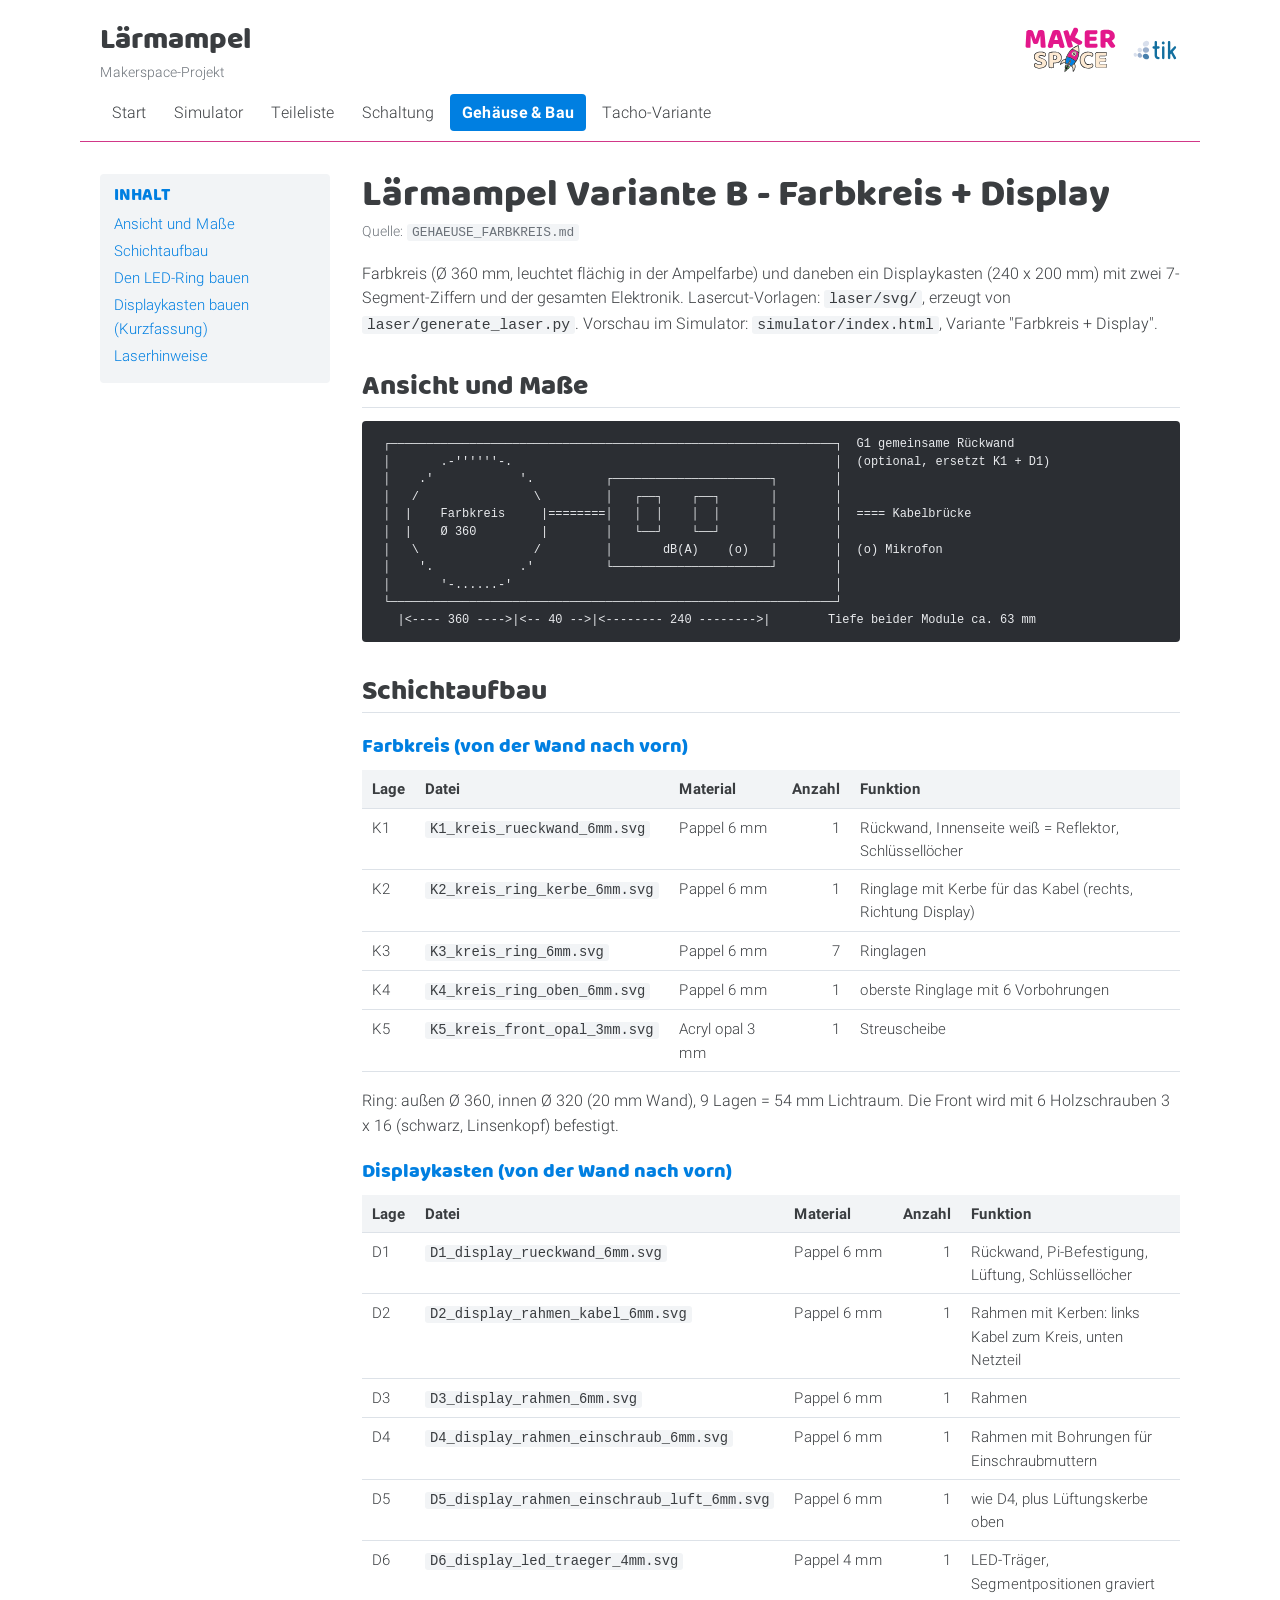
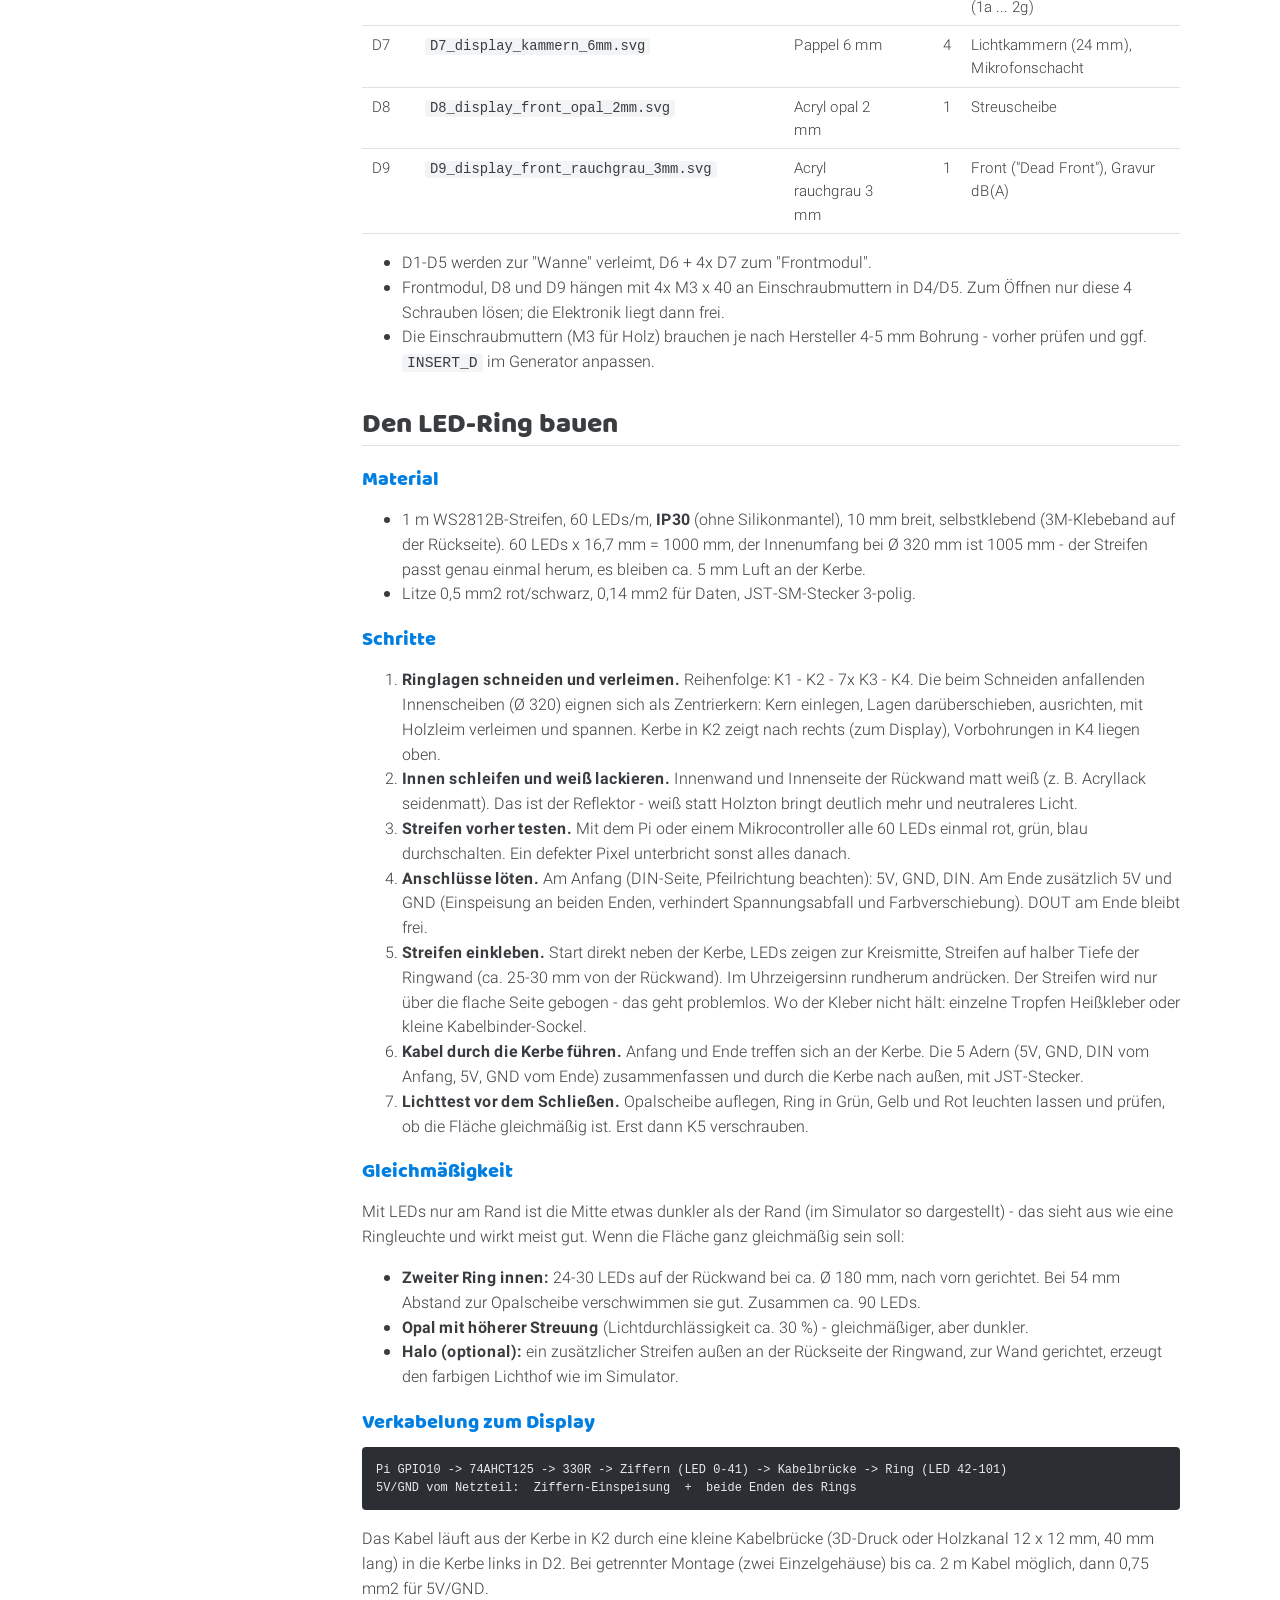
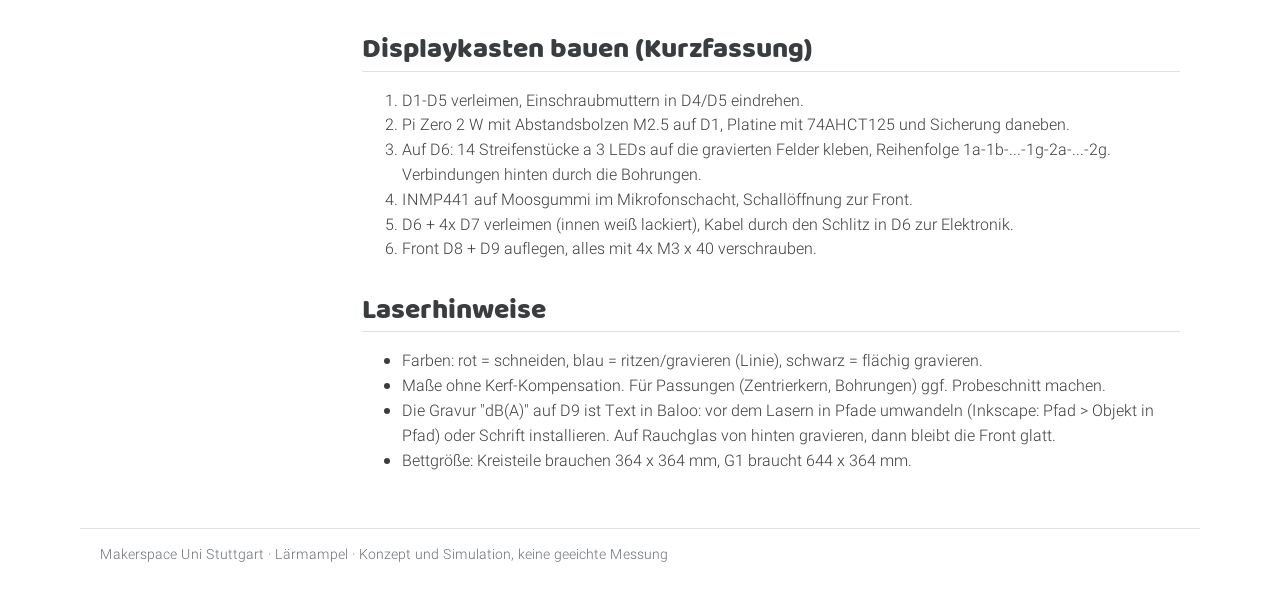
==== docs/gehaeuse.html @ 0e3f60d9 "feat(site): GitHub-Pages-Seite in docs/ tools/build_site.py erzeugt Startseite, Dokumentseiten aus M" ====
<!doctype html>
<html lang="de">
<head>
<meta charset="utf-8">
<meta name="viewport" content="width=device-width, initial-scale=1">
<title>Lärmampel Variante B - Farbkreis + Display - Lärmampel</title>
<meta name="description" content="Lärmampel - ein Makerspace-Projekt">
<link rel="stylesheet" href="assets/site.css">
<link rel="icon" href="assets/logos/spacie-green.svg">
</head>
<body>
<header class="top">
  <div class="brand">
    <a href="index.html" class="name">Lärmampel</a>
    <span class="sub">Makerspace-Projekt</span>
  </div>
  <div class="logos">
    <img src="assets/logos/Makerspace.svg" alt="Makerspace Uni Stuttgart">
    <img class="tik" src="assets/logos/tik-logo.svg" alt="TIK">
  </div>
</header>
<nav class="main"><a href="index.html">Start</a><a href="simulator/index.html">Simulator</a><a href="teileliste.html">Teileliste</a><a href="schaltung.html">Schaltung</a><a href="gehaeuse.html" class="on">Gehäuse & Bau</a><a href="tacho.html">Tacho-Variante</a></nav>
<div class="titleline"></div>
<main>
<div class="doclayout"><aside class="toc"><h2>Inhalt</h2><ul><li><a href="#ansicht-und-masse">Ansicht und Maße</a></li><li><a href="#schichtaufbau">Schichtaufbau</a></li><li><a href="#den-led-ring-bauen">Den LED-Ring bauen</a></li><li><a href="#displaykasten-bauen-kurzfassung">Displaykasten bauen (Kurzfassung)</a></li><li><a href="#laserhinweise">Laserhinweise</a></li></ul></aside><article class="doc"><h1>Lärmampel Variante B - Farbkreis + Display</h1><p class="srcnote">Quelle: <code>GEHAEUSE_FARBKREIS.md</code></p><p>Farbkreis (Ø 360 mm, leuchtet flächig in der Ampelfarbe) und daneben ein Displaykasten (240 x 200 mm) mit zwei 7-Segment-Ziffern und der gesamten Elektronik. Lasercut-Vorlagen: <code>laser/svg/</code>, erzeugt von <code>laser/generate_laser.py</code>. Vorschau im Simulator: <code>simulator/index.html</code>, Variante "Farbkreis + Display".</p>
<h2 id="ansicht-und-masse">Ansicht und Maße</h2>
<pre><code> ┌──────────────────────────────────────────────────────────────┐  G1 gemeinsame Rückwand
 │       .-&#x27;&#x27;&#x27;&#x27;&#x27;&#x27;-.                                             │  (optional, ersetzt K1 + D1)
 │    .&#x27;            &#x27;.          ┌──────────────────────┐        │
 │   /                \         │   ┌──┐    ┌──┐       │        │
 │  |    Farbkreis     |========│   │  │    │  │       │        │  ==== Kabelbrücke
 │  |    Ø 360         |        │   └──┘    └──┘       │        │
 │   \                /         │       dB(A)    (o)   │        │  (o) Mikrofon
 │    &#x27;.            .&#x27;          └──────────────────────┘        │
 │       &#x27;-......-&#x27;                                             │
 └──────────────────────────────────────────────────────────────┘
   |&lt;---- 360 ----&gt;|&lt;-- 40 --&gt;|&lt;-------- 240 --------&gt;|        Tiefe beider Module ca. 63 mm</code></pre>
<h2 id="schichtaufbau">Schichtaufbau</h2>
<h3 id="farbkreis-von-der-wand-nach-vorn">Farbkreis (von der Wand nach vorn)</h3>
<div class="table-wrap"><table><thead><tr><th style="text-align:left">Lage</th><th style="text-align:left">Datei</th><th style="text-align:left">Material</th><th style="text-align:right">Anzahl</th><th style="text-align:left">Funktion</th></tr></thead><tbody><tr><td style="text-align:left">K1</td><td style="text-align:left"><code>K1_kreis_rueckwand_6mm.svg</code></td><td style="text-align:left">Pappel 6 mm</td><td style="text-align:right">1</td><td style="text-align:left">Rückwand, Innenseite weiß = Reflektor, Schlüssellöcher</td></tr><tr><td style="text-align:left">K2</td><td style="text-align:left"><code>K2_kreis_ring_kerbe_6mm.svg</code></td><td style="text-align:left">Pappel 6 mm</td><td style="text-align:right">1</td><td style="text-align:left">Ringlage mit Kerbe für das Kabel (rechts, Richtung Display)</td></tr><tr><td style="text-align:left">K3</td><td style="text-align:left"><code>K3_kreis_ring_6mm.svg</code></td><td style="text-align:left">Pappel 6 mm</td><td style="text-align:right">7</td><td style="text-align:left">Ringlagen</td></tr><tr><td style="text-align:left">K4</td><td style="text-align:left"><code>K4_kreis_ring_oben_6mm.svg</code></td><td style="text-align:left">Pappel 6 mm</td><td style="text-align:right">1</td><td style="text-align:left">oberste Ringlage mit 6 Vorbohrungen</td></tr><tr><td style="text-align:left">K5</td><td style="text-align:left"><code>K5_kreis_front_opal_3mm.svg</code></td><td style="text-align:left">Acryl opal 3 mm</td><td style="text-align:right">1</td><td style="text-align:left">Streuscheibe</td></tr></tbody></table></div>
<p>Ring: außen Ø 360, innen Ø 320 (20 mm Wand), 9 Lagen = 54 mm Lichtraum. Die Front wird mit 6 Holzschrauben 3 x 16 (schwarz, Linsenkopf) befestigt.</p>
<h3 id="displaykasten-von-der-wand-nach-vorn">Displaykasten (von der Wand nach vorn)</h3>
<div class="table-wrap"><table><thead><tr><th style="text-align:left">Lage</th><th style="text-align:left">Datei</th><th style="text-align:left">Material</th><th style="text-align:right">Anzahl</th><th style="text-align:left">Funktion</th></tr></thead><tbody><tr><td style="text-align:left">D1</td><td style="text-align:left"><code>D1_display_rueckwand_6mm.svg</code></td><td style="text-align:left">Pappel 6 mm</td><td style="text-align:right">1</td><td style="text-align:left">Rückwand, Pi-Befestigung, Lüftung, Schlüssellöcher</td></tr><tr><td style="text-align:left">D2</td><td style="text-align:left"><code>D2_display_rahmen_kabel_6mm.svg</code></td><td style="text-align:left">Pappel 6 mm</td><td style="text-align:right">1</td><td style="text-align:left">Rahmen mit Kerben: links Kabel zum Kreis, unten Netzteil</td></tr><tr><td style="text-align:left">D3</td><td style="text-align:left"><code>D3_display_rahmen_6mm.svg</code></td><td style="text-align:left">Pappel 6 mm</td><td style="text-align:right">1</td><td style="text-align:left">Rahmen</td></tr><tr><td style="text-align:left">D4</td><td style="text-align:left"><code>D4_display_rahmen_einschraub_6mm.svg</code></td><td style="text-align:left">Pappel 6 mm</td><td style="text-align:right">1</td><td style="text-align:left">Rahmen mit Bohrungen für Einschraubmuttern</td></tr><tr><td style="text-align:left">D5</td><td style="text-align:left"><code>D5_display_rahmen_einschraub_luft_6mm.svg</code></td><td style="text-align:left">Pappel 6 mm</td><td style="text-align:right">1</td><td style="text-align:left">wie D4, plus Lüftungskerbe oben</td></tr><tr><td style="text-align:left">D6</td><td style="text-align:left"><code>D6_display_led_traeger_4mm.svg</code></td><td style="text-align:left">Pappel 4 mm</td><td style="text-align:right">1</td><td style="text-align:left">LED-Träger, Segmentpositionen graviert (1a ... 2g)</td></tr><tr><td style="text-align:left">D7</td><td style="text-align:left"><code>D7_display_kammern_6mm.svg</code></td><td style="text-align:left">Pappel 6 mm</td><td style="text-align:right">4</td><td style="text-align:left">Lichtkammern (24 mm), Mikrofonschacht</td></tr><tr><td style="text-align:left">D8</td><td style="text-align:left"><code>D8_display_front_opal_2mm.svg</code></td><td style="text-align:left">Acryl opal 2 mm</td><td style="text-align:right">1</td><td style="text-align:left">Streuscheibe</td></tr><tr><td style="text-align:left">D9</td><td style="text-align:left"><code>D9_display_front_rauchgrau_3mm.svg</code></td><td style="text-align:left">Acryl rauchgrau 3 mm</td><td style="text-align:right">1</td><td style="text-align:left">Front ("Dead Front"), Gravur dB(A)</td></tr></tbody></table></div>
<ul><li>D1-D5 werden zur "Wanne" verleimt, D6 + 4x D7 zum "Frontmodul".</li><li>Frontmodul, D8 und D9 hängen mit 4x M3 x 40 an Einschraubmuttern in D4/D5. Zum Öffnen nur diese 4 Schrauben lösen; die Elektronik liegt dann frei.</li><li>Die Einschraubmuttern (M3 für Holz) brauchen je nach Hersteller 4-5 mm Bohrung - vorher prüfen und ggf. <code>INSERT_D</code> im Generator anpassen.</li></ul>
<h2 id="den-led-ring-bauen">Den LED-Ring bauen</h2>
<h3 id="material">Material</h3>
<ul><li>1 m WS2812B-Streifen, 60 LEDs/m, <strong>IP30</strong> (ohne Silikonmantel), 10 mm breit, selbstklebend (3M-Klebeband auf der Rückseite). 60 LEDs x 16,7 mm = 1000 mm, der Innenumfang bei Ø 320 mm ist 1005 mm - der Streifen passt genau einmal herum, es bleiben ca. 5 mm Luft an der Kerbe.</li><li>Litze 0,5 mm2 rot/schwarz, 0,14 mm2 für Daten, JST-SM-Stecker 3-polig.</li></ul>
<h3 id="schritte">Schritte</h3>
<ol><li><strong>Ringlagen schneiden und verleimen.</strong> Reihenfolge: K1 - K2 - 7x K3 - K4. Die beim Schneiden anfallenden Innenscheiben (Ø 320) eignen sich als Zentrierkern: Kern einlegen, Lagen darüberschieben, ausrichten, mit Holzleim verleimen und spannen. Kerbe in K2 zeigt nach rechts (zum Display), Vorbohrungen in K4 liegen oben.</li><li><strong>Innen schleifen und weiß lackieren.</strong> Innenwand und Innenseite der Rückwand matt weiß (z. B. Acryllack seidenmatt). Das ist der Reflektor - weiß statt Holzton bringt deutlich mehr und neutraleres Licht.</li><li><strong>Streifen vorher testen.</strong> Mit dem Pi oder einem Mikrocontroller alle 60 LEDs einmal rot, grün, blau durchschalten. Ein defekter Pixel unterbricht sonst alles danach.</li><li><strong>Anschlüsse löten.</strong> Am Anfang (DIN-Seite, Pfeilrichtung beachten): 5V, GND, DIN. Am Ende zusätzlich 5V und GND (Einspeisung an beiden Enden, verhindert Spannungsabfall und Farbverschiebung). DOUT am Ende bleibt frei.</li><li><strong>Streifen einkleben.</strong> Start direkt neben der Kerbe, LEDs zeigen zur Kreismitte, Streifen auf halber Tiefe der Ringwand (ca. 25-30 mm von der Rückwand). Im Uhrzeigersinn rundherum andrücken. Der Streifen wird nur über die flache Seite gebogen - das geht problemlos. Wo der Kleber nicht hält: einzelne Tropfen Heißkleber oder kleine Kabelbinder-Sockel.</li><li><strong>Kabel durch die Kerbe führen.</strong> Anfang und Ende treffen sich an der Kerbe. Die 5 Adern (5V, GND, DIN vom Anfang, 5V, GND vom Ende) zusammenfassen und durch die Kerbe nach außen, mit JST-Stecker.</li><li><strong>Lichttest vor dem Schließen.</strong> Opalscheibe auflegen, Ring in Grün, Gelb und Rot leuchten lassen und prüfen, ob die Fläche gleichmäßig ist. Erst dann K5 verschrauben.</li></ol>
<h3 id="gleichmaessigkeit">Gleichmäßigkeit</h3>
<p>Mit LEDs nur am Rand ist die Mitte etwas dunkler als der Rand (im Simulator so dargestellt) - das sieht aus wie eine Ringleuchte und wirkt meist gut. Wenn die Fläche ganz gleichmäßig sein soll:</p>
<ul><li><strong>Zweiter Ring innen:</strong> 24-30 LEDs auf der Rückwand bei ca. Ø 180 mm, nach vorn gerichtet. Bei 54 mm Abstand zur Opalscheibe verschwimmen sie gut. Zusammen ca. 90 LEDs.</li><li><strong>Opal mit höherer Streuung</strong> (Lichtdurchlässigkeit ca. 30 %) - gleichmäßiger, aber dunkler.</li><li><strong>Halo (optional):</strong> ein zusätzlicher Streifen außen an der Rückseite der Ringwand, zur Wand gerichtet, erzeugt den farbigen Lichthof wie im Simulator.</li></ul>
<h3 id="verkabelung-zum-display">Verkabelung zum Display</h3>
<pre><code>Pi GPIO10 -&gt; 74AHCT125 -&gt; 330R -&gt; Ziffern (LED 0-41) -&gt; Kabelbrücke -&gt; Ring (LED 42-101)
5V/GND vom Netzteil:  Ziffern-Einspeisung  +  beide Enden des Rings</code></pre>
<p>Das Kabel läuft aus der Kerbe in K2 durch eine kleine Kabelbrücke (3D-Druck oder Holzkanal 12 x 12 mm, 40 mm lang) in die Kerbe links in D2. Bei getrennter Montage (zwei Einzelgehäuse) bis ca. 2 m Kabel möglich, dann 0,75 mm2 für 5V/GND.</p>
<h2 id="displaykasten-bauen-kurzfassung">Displaykasten bauen (Kurzfassung)</h2>
<ol><li>D1-D5 verleimen, Einschraubmuttern in D4/D5 eindrehen.</li><li>Pi Zero 2 W mit Abstandsbolzen M2.5 auf D1, Platine mit 74AHCT125 und Sicherung daneben.</li><li>Auf D6: 14 Streifenstücke a 3 LEDs auf die gravierten Felder kleben, Reihenfolge 1a-1b-...-1g-2a-...-2g. Verbindungen hinten durch die Bohrungen.</li><li>INMP441 auf Moosgummi im Mikrofonschacht, Schallöffnung zur Front.</li><li>D6 + 4x D7 verleimen (innen weiß lackiert), Kabel durch den Schlitz in D6 zur Elektronik.</li><li>Front D8 + D9 auflegen, alles mit 4x M3 x 40 verschrauben.</li></ol>
<h2 id="laserhinweise">Laserhinweise</h2>
<ul><li>Farben: rot = schneiden, blau = ritzen/gravieren (Linie), schwarz = flächig gravieren.</li><li>Maße ohne Kerf-Kompensation. Für Passungen (Zentrierkern, Bohrungen) ggf. Probeschnitt machen.</li><li>Die Gravur "dB(A)" auf D9 ist Text in Baloo: vor dem Lasern in Pfade umwandeln (Inkscape: Pfad &gt; Objekt in Pfad) oder Schrift installieren. Auf Rauchglas von hinten gravieren, dann bleibt die Front glatt.</li><li>Bettgröße: Kreisteile brauchen 364 x 364 mm, G1 braucht 644 x 364 mm.</li></ul></article></div>
</main>
<footer>
  Makerspace Uni Stuttgart · Lärmampel · Konzept und Simulation, keine geeichte Messung
</footer>
</body>
</html>
---- docs/assets/site.css ----
@font-face { font-family: "Baloo"; src: url("fonts/Baloo-Regular.ttf") format("truetype"); }
@font-face { font-family: "UniStuttgart"; src: url("fonts/UniStuttgartSans-Light.ttf")
  format("truetype"); font-weight: 300 400; }
@font-face { font-family: "UniStuttgart"; src: url("fonts/UniStuttgartSans-Bold.ttf")
  format("truetype"); font-weight: 600 700; }
:root {
  --ms-anthrazit: #3A3D40; --ms-blau: #007FE1; --ms-magenta: #D13788;
  --ms-gruen: #38C23A; --ms-grau-hg: #F2F4F6; --ms-warn-bg: #fff0f4;
  --muted: #6c7279; --line: #dde2e8;
  --display: "Baloo", Arial, "Helvetica Neue", sans-serif;
  --body: "UniStuttgart", Arial, "Helvetica Neue", sans-serif;
}
* { box-sizing: border-box; }
html { scroll-behavior: smooth; }
body { margin: 0; background: #fff; color: var(--ms-anthrazit);
  font: 16px/1.55 var(--body); }
a { color: var(--ms-blau); }
img { max-width: 100%; height: auto; }
h1, h2, h3 { font-family: var(--display); font-weight: 400; line-height: 1.15; }
h2 { font-size: 28px; margin: 0 0 12px; }
h3 { font-size: 20px; margin: 0 0 6px; }
code { font-size: .92em; background: var(--ms-grau-hg); padding: 1px 5px; border-radius: 3px; }

header.top, nav.main, .titleline, main, footer { max-width: 1120px; margin: 0 auto; }
header.top { display: flex; align-items: center; justify-content: space-between;
  gap: 16px; padding: 18px 20px 6px; }
.brand .name { font-family: var(--display); font-size: 30px; color: var(--ms-anthrazit);
  text-decoration: none; }
.brand .sub { display: block; color: var(--muted); font-size: 14px; margin-top: -4px; }
.logos { display: flex; align-items: center; gap: 14px; }
.logos img { height: 46px; width: auto; }
.logos img.tik { height: 50px; }
nav.main { display: flex; flex-wrap: wrap; gap: 4px; padding: 6px 20px 0; }
nav.main a { text-decoration: none; color: var(--ms-anthrazit); padding: 6px 12px;
  border-radius: 4px; }
nav.main a:hover { color: var(--ms-blau); background: var(--ms-grau-hg); }
nav.main a.on { background: var(--ms-blau); color: #fff; font-weight: 700; }
.titleline { border-top: 1.5px solid var(--ms-magenta); margin-top: 10px; }
main { padding: 8px 20px 40px; }
section { margin: 44px 0; }
footer { padding: 14px 20px 30px; border-top: 1px solid var(--line); color: var(--muted);
  font-size: 14px; }

.hero { display: grid; grid-template-columns: 1fr 1.25fr; gap: 28px; align-items: center;
  margin-top: 28px; }
.hero h1 { font-size: 54px; margin: 0 0 8px; }
.lead { font-size: 19px; margin: 0 0 20px; }
.hero-img { border-radius: 6px; box-shadow: 0 10px 30px rgba(0,0,0,.12); }
.cta { display: flex; flex-wrap: wrap; gap: 10px; margin-bottom: 18px; }
.btn { display: inline-block; padding: 10px 18px; border-radius: 4px; text-decoration: none;
  border: 1px solid var(--ms-blau); color: var(--ms-blau); font-weight: 700; }
.btn.primary { background: var(--ms-blau); color: #fff; }
.btn:hover { filter: brightness(1.08); }
.warn { background: var(--ms-warn-bg); border-left: 3px solid var(--ms-magenta);
  padding: 10px 12px; border-radius: 4px; font-size: 15px; }
.warn b { color: var(--ms-magenta); }

.gallery { display: grid; grid-template-columns: repeat(3, 1fr); gap: 14px; }
.gallery figure { margin: 0; }
.gallery img { border-radius: 4px; display: block; width: 100%; }
.gallery figcaption { font-size: 15px; color: var(--muted); margin-top: 4px; }
.gallery figcaption b { color: var(--ms-anthrazit); }
.laser-gallery { grid-template-columns: repeat(4, 1fr); }
.laser img { background: #fff; border: 1px solid var(--line); padding: 8px;
  aspect-ratio: 1; object-fit: contain; }

.cards { display: grid; grid-template-columns: 1fr 1fr; gap: 14px; }
.card, .box { background: var(--ms-grau-hg); border-radius: 4px; padding: 16px 18px; }
.card { text-decoration: none; color: inherit; border-left: 3px solid var(--ms-blau); }
.card:hover { box-shadow: 0 4px 14px rgba(0,0,0,.08); }
.card h3, .box h3 { color: var(--ms-blau); text-transform: uppercase; font-size: 18px; }
.box.magenta h3 { color: var(--ms-magenta); }
.card p, .box p { margin: 0; }
.card .more { display: inline-block; margin-top: 10px; color: var(--ms-blau); font-weight: 700; }
.facts { display: grid; grid-template-columns: repeat(4, 1fr); gap: 12px; }
.sim { background: var(--ms-grau-hg); border-radius: 4px; padding: 18px; display: flex;
  gap: 18px; align-items: center; justify-content: space-between; }
.sim p { margin: 0; max-width: 760px; }

.steps { list-style: none; padding: 0; margin: 0; display: grid; gap: 10px; }
.steps li { display: flex; gap: 12px; align-items: flex-start; }
.steps .nr { flex: none; width: 34px; height: 34px; border-radius: 50%; background: var(--ms-blau);
  color: #fff; font-family: var(--display); font-size: 19px; display: grid; place-items: center; }
.steps p { margin: 2px 0 0; color: var(--muted); }
.downloads { padding-left: 20px; }
.downloads li { margin: 6px 0; }
.downloads span { color: var(--muted); font-size: 14px; }

.doclayout { display: grid; grid-template-columns: 230px minmax(0, 1fr); gap: 32px;
  margin-top: 24px; }
.toc { position: sticky; top: 16px; align-self: start; background: var(--ms-grau-hg);
  border-radius: 4px; padding: 12px 14px; font-size: 15px; }
.toc h2 { font-size: 17px; color: var(--ms-blau); text-transform: uppercase; margin: 0 0 6px; }
.toc ul { list-style: none; padding: 0; margin: 0; }
.toc li { margin: 4px 0; }
.toc a { text-decoration: none; }
.doc h1 { font-size: 38px; margin: 0; }
.doc .srcnote { color: var(--muted); font-size: 14px; margin: 2px 0 18px; }
.doc h2 { margin-top: 34px; padding-bottom: 4px; border-bottom: 1px solid var(--line); }
.doc h3 { margin-top: 22px; color: var(--ms-blau); }
.table-wrap { overflow-x: auto; margin: 12px 0; }
table { border-collapse: collapse; width: 100%; font-size: 15px; }
th { background: var(--ms-grau-hg); font-weight: 700; }
th, td { padding: 7px 10px; border-bottom: 1px solid var(--line); vertical-align: top; }
pre { background: #2b2e33; color: #e8eaed; padding: 14px; border-radius: 4px; overflow-x: auto;
  font-size: 13px; line-height: 1.35; }
pre code { background: none; padding: 0; color: inherit; }
hr { border: 0; border-top: 1.5px solid var(--ms-magenta); margin: 40px 0; }

@media (max-width: 900px) {
  .hero, .cards, .doclayout { grid-template-columns: 1fr; }
  .facts { grid-template-columns: 1fr 1fr; }
  .gallery { grid-template-columns: 1fr; }
  .laser-gallery { grid-template-columns: 1fr 1fr; }
  .toc { position: static; }
  .sim { flex-direction: column; align-items: flex-start; }
}
@media (max-width: 560px) {
  header.top { flex-direction: column-reverse; align-items: flex-start; padding: 14px 16px 4px; }
  nav.main, main, footer { padding-left: 16px; padding-right: 16px; }
  .hero h1 { font-size: 40px; }
  .facts { grid-template-columns: 1fr; }
}
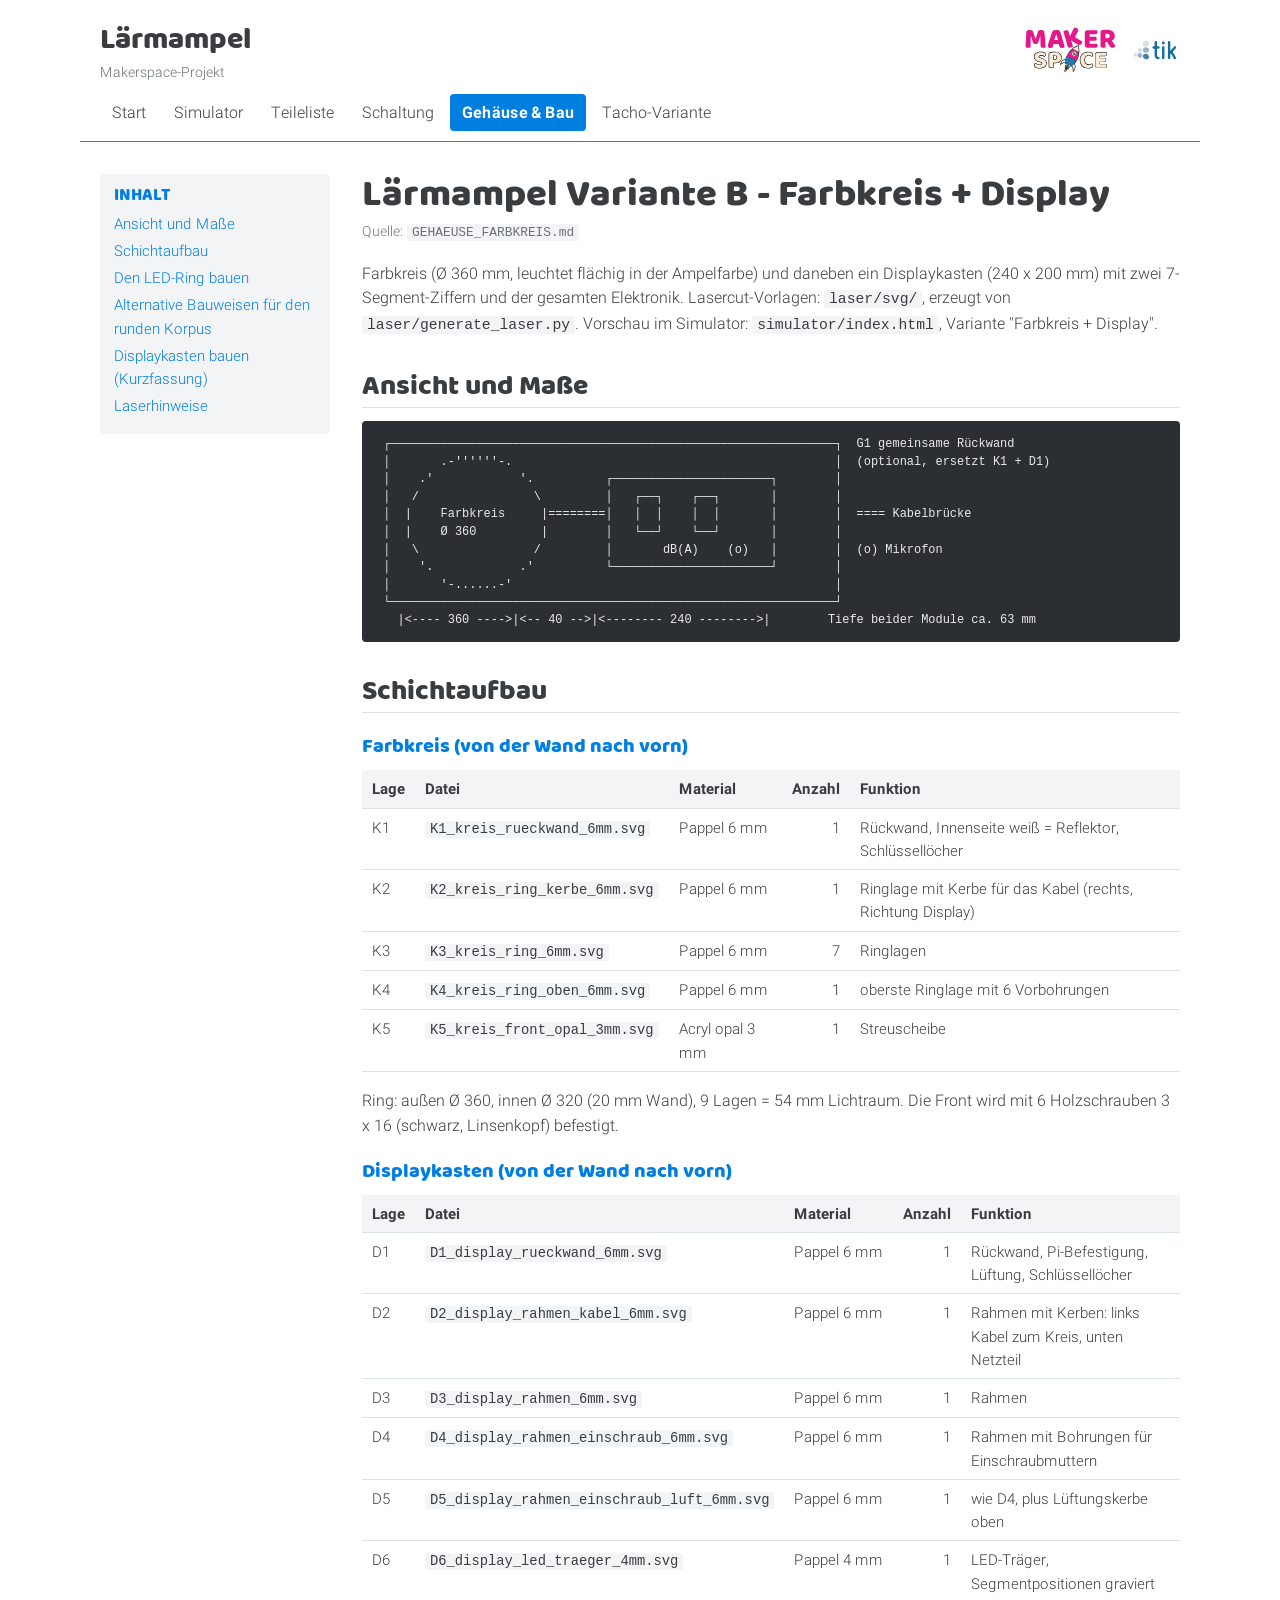
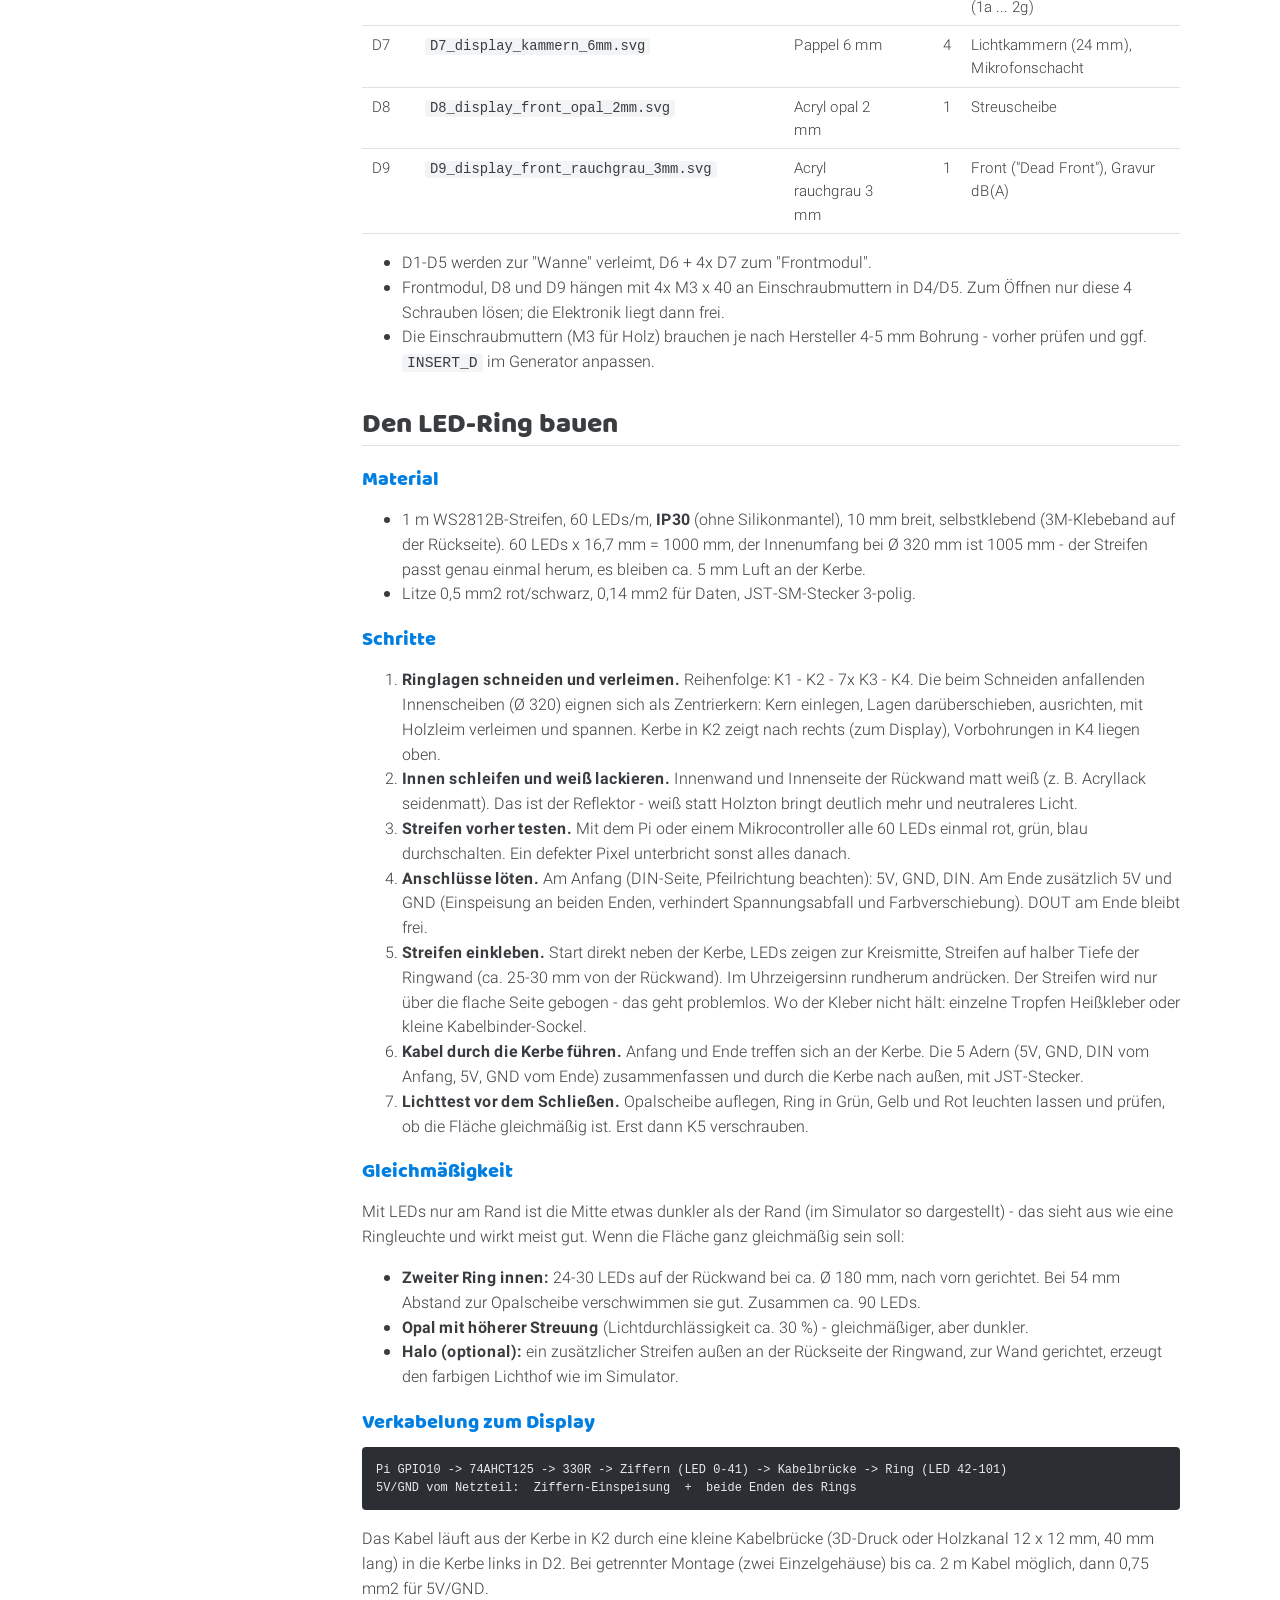
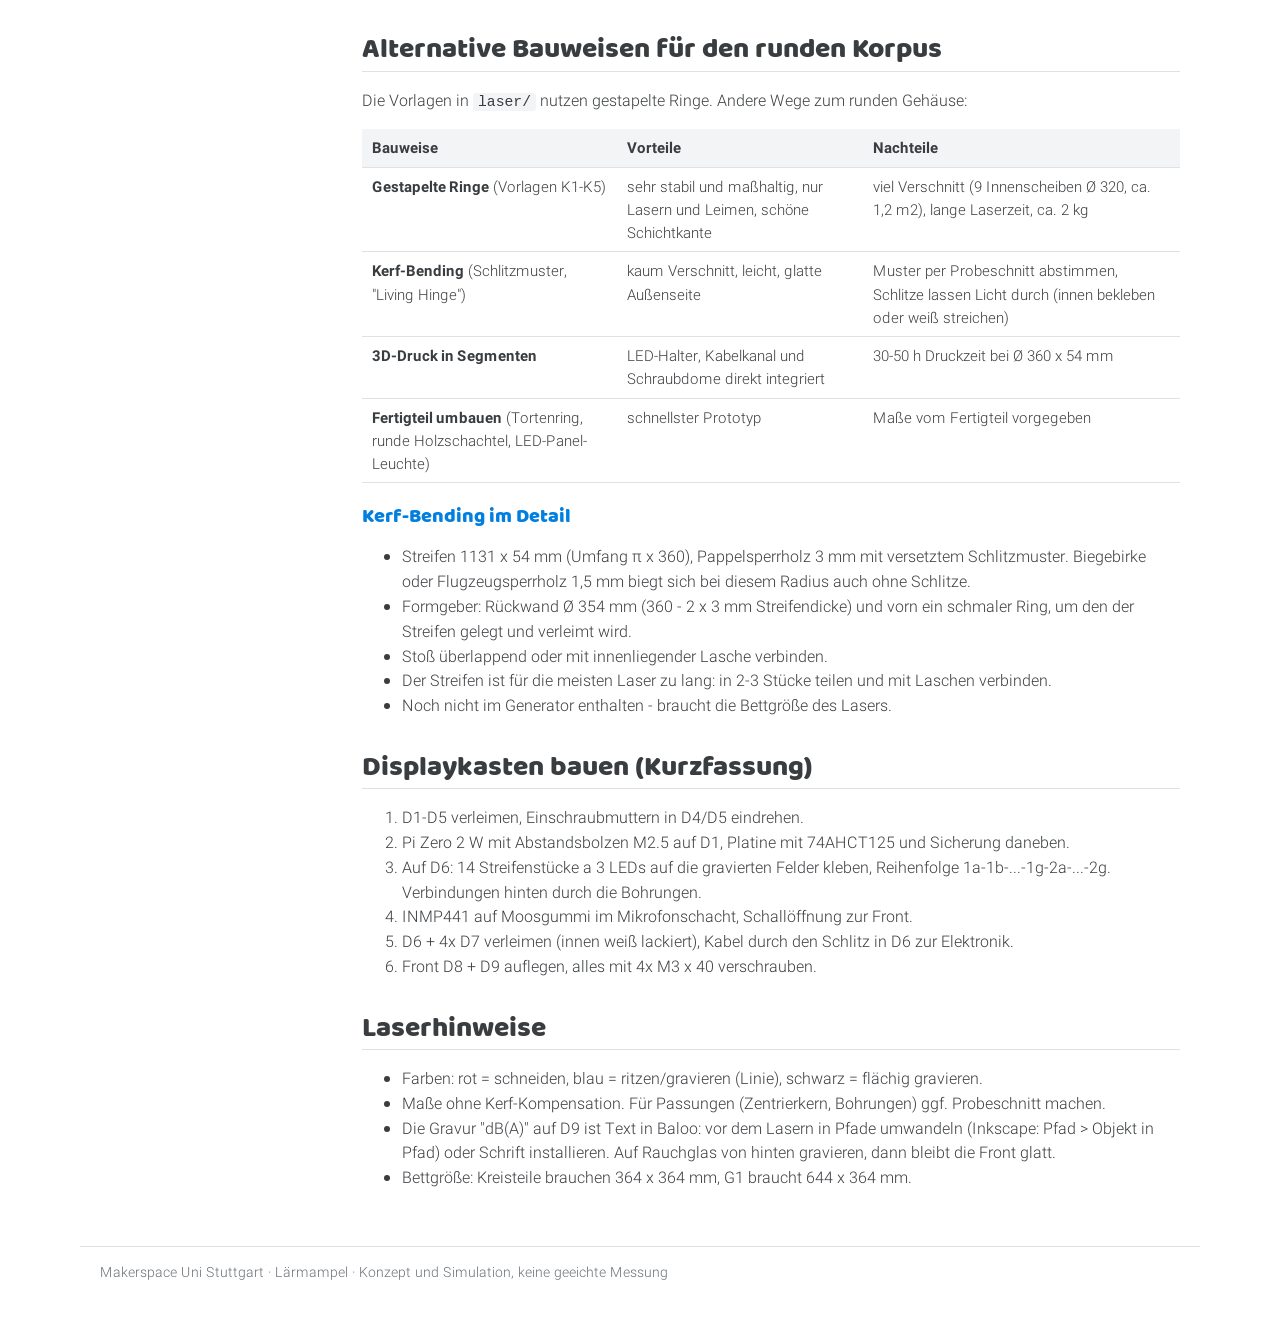
==== commit 0e956f4e: "docs: Website-Adresse, Pages-Einrichtung und alternative Bauweisen - README: Link zur Website, Pages" ====
--- a/docs/gehaeuse.html
+++ b/docs/gehaeuse.html
@@ -22,7 +22,7 @@
 <nav class="main"><a href="index.html">Start</a><a href="simulator/index.html">Simulator</a><a href="teileliste.html">Teileliste</a><a href="schaltung.html">Schaltung</a><a href="gehaeuse.html" class="on">Gehäuse & Bau</a><a href="tacho.html">Tacho-Variante</a></nav>
 <div class="titleline"></div>
 <main>
-<div class="doclayout"><aside class="toc"><h2>Inhalt</h2><ul><li><a href="#ansicht-und-masse">Ansicht und Maße</a></li><li><a href="#schichtaufbau">Schichtaufbau</a></li><li><a href="#den-led-ring-bauen">Den LED-Ring bauen</a></li><li><a href="#displaykasten-bauen-kurzfassung">Displaykasten bauen (Kurzfassung)</a></li><li><a href="#laserhinweise">Laserhinweise</a></li></ul></aside><article class="doc"><h1>Lärmampel Variante B - Farbkreis + Display</h1><p class="srcnote">Quelle: <code>GEHAEUSE_FARBKREIS.md</code></p><p>Farbkreis (Ø 360 mm, leuchtet flächig in der Ampelfarbe) und daneben ein Displaykasten (240 x 200 mm) mit zwei 7-Segment-Ziffern und der gesamten Elektronik. Lasercut-Vorlagen: <code>laser/svg/</code>, erzeugt von <code>laser/generate_laser.py</code>. Vorschau im Simulator: <code>simulator/index.html</code>, Variante "Farbkreis + Display".</p>
+<div class="doclayout"><aside class="toc"><h2>Inhalt</h2><ul><li><a href="#ansicht-und-masse">Ansicht und Maße</a></li><li><a href="#schichtaufbau">Schichtaufbau</a></li><li><a href="#den-led-ring-bauen">Den LED-Ring bauen</a></li><li><a href="#alternative-bauweisen-fuer-den-runden-korpus">Alternative Bauweisen für den runden Korpus</a></li><li><a href="#displaykasten-bauen-kurzfassung">Displaykasten bauen (Kurzfassung)</a></li><li><a href="#laserhinweise">Laserhinweise</a></li></ul></aside><article class="doc"><h1>Lärmampel Variante B - Farbkreis + Display</h1><p class="srcnote">Quelle: <code>GEHAEUSE_FARBKREIS.md</code></p><p>Farbkreis (Ø 360 mm, leuchtet flächig in der Ampelfarbe) und daneben ein Displaykasten (240 x 200 mm) mit zwei 7-Segment-Ziffern und der gesamten Elektronik. Lasercut-Vorlagen: <code>laser/svg/</code>, erzeugt von <code>laser/generate_laser.py</code>. Vorschau im Simulator: <code>simulator/index.html</code>, Variante "Farbkreis + Display".</p>
 <h2 id="ansicht-und-masse">Ansicht und Maße</h2>
 <pre><code> ┌──────────────────────────────────────────────────────────────┐  G1 gemeinsame Rückwand
  │       .-&#x27;&#x27;&#x27;&#x27;&#x27;&#x27;-.                                             │  (optional, ersetzt K1 + D1)
@@ -54,6 +54,11 @@
 <pre><code>Pi GPIO10 -&gt; 74AHCT125 -&gt; 330R -&gt; Ziffern (LED 0-41) -&gt; Kabelbrücke -&gt; Ring (LED 42-101)
 5V/GND vom Netzteil:  Ziffern-Einspeisung  +  beide Enden des Rings</code></pre>
 <p>Das Kabel läuft aus der Kerbe in K2 durch eine kleine Kabelbrücke (3D-Druck oder Holzkanal 12 x 12 mm, 40 mm lang) in die Kerbe links in D2. Bei getrennter Montage (zwei Einzelgehäuse) bis ca. 2 m Kabel möglich, dann 0,75 mm2 für 5V/GND.</p>
+<h2 id="alternative-bauweisen-fuer-den-runden-korpus">Alternative Bauweisen für den runden Korpus</h2>
+<p>Die Vorlagen in <code>laser/</code> nutzen gestapelte Ringe. Andere Wege zum runden Gehäuse:</p>
+<div class="table-wrap"><table><thead><tr><th style="text-align:left">Bauweise</th><th style="text-align:left">Vorteile</th><th style="text-align:left">Nachteile</th></tr></thead><tbody><tr><td style="text-align:left"><strong>Gestapelte Ringe</strong> (Vorlagen K1-K5)</td><td style="text-align:left">sehr stabil und maßhaltig, nur Lasern und Leimen, schöne Schichtkante</td><td style="text-align:left">viel Verschnitt (9 Innenscheiben Ø 320, ca. 1,2 m2), lange Laserzeit, ca. 2 kg</td></tr><tr><td style="text-align:left"><strong>Kerf-Bending</strong> (Schlitzmuster, "Living Hinge")</td><td style="text-align:left">kaum Verschnitt, leicht, glatte Außenseite</td><td style="text-align:left">Muster per Probeschnitt abstimmen, Schlitze lassen Licht durch (innen bekleben oder weiß streichen)</td></tr><tr><td style="text-align:left"><strong>3D-Druck in Segmenten</strong></td><td style="text-align:left">LED-Halter, Kabelkanal und Schraubdome direkt integriert</td><td style="text-align:left">30-50 h Druckzeit bei Ø 360 x 54 mm</td></tr><tr><td style="text-align:left"><strong>Fertigteil umbauen</strong> (Tortenring, runde Holzschachtel, LED-Panel-Leuchte)</td><td style="text-align:left">schnellster Prototyp</td><td style="text-align:left">Maße vom Fertigteil vorgegeben</td></tr></tbody></table></div>
+<h3 id="kerf-bending-im-detail">Kerf-Bending im Detail</h3>
+<ul><li>Streifen 1131 x 54 mm (Umfang π x 360), Pappelsperrholz 3 mm mit versetztem Schlitzmuster. Biegebirke oder Flugzeugsperrholz 1,5 mm biegt sich bei diesem Radius auch ohne Schlitze.</li><li>Formgeber: Rückwand Ø 354 mm (360 - 2 x 3 mm Streifendicke) und vorn ein schmaler Ring, um den der Streifen gelegt und verleimt wird.</li><li>Stoß überlappend oder mit innenliegender Lasche verbinden.</li><li>Der Streifen ist für die meisten Laser zu lang: in 2-3 Stücke teilen und mit Laschen verbinden.</li><li>Noch nicht im Generator enthalten - braucht die Bettgröße des Lasers.</li></ul>
 <h2 id="displaykasten-bauen-kurzfassung">Displaykasten bauen (Kurzfassung)</h2>
 <ol><li>D1-D5 verleimen, Einschraubmuttern in D4/D5 eindrehen.</li><li>Pi Zero 2 W mit Abstandsbolzen M2.5 auf D1, Platine mit 74AHCT125 und Sicherung daneben.</li><li>Auf D6: 14 Streifenstücke a 3 LEDs auf die gravierten Felder kleben, Reihenfolge 1a-1b-...-1g-2a-...-2g. Verbindungen hinten durch die Bohrungen.</li><li>INMP441 auf Moosgummi im Mikrofonschacht, Schallöffnung zur Front.</li><li>D6 + 4x D7 verleimen (innen weiß lackiert), Kabel durch den Schlitz in D6 zur Elektronik.</li><li>Front D8 + D9 auflegen, alles mit 4x M3 x 40 verschrauben.</li></ol>
 <h2 id="laserhinweise">Laserhinweise</h2>
